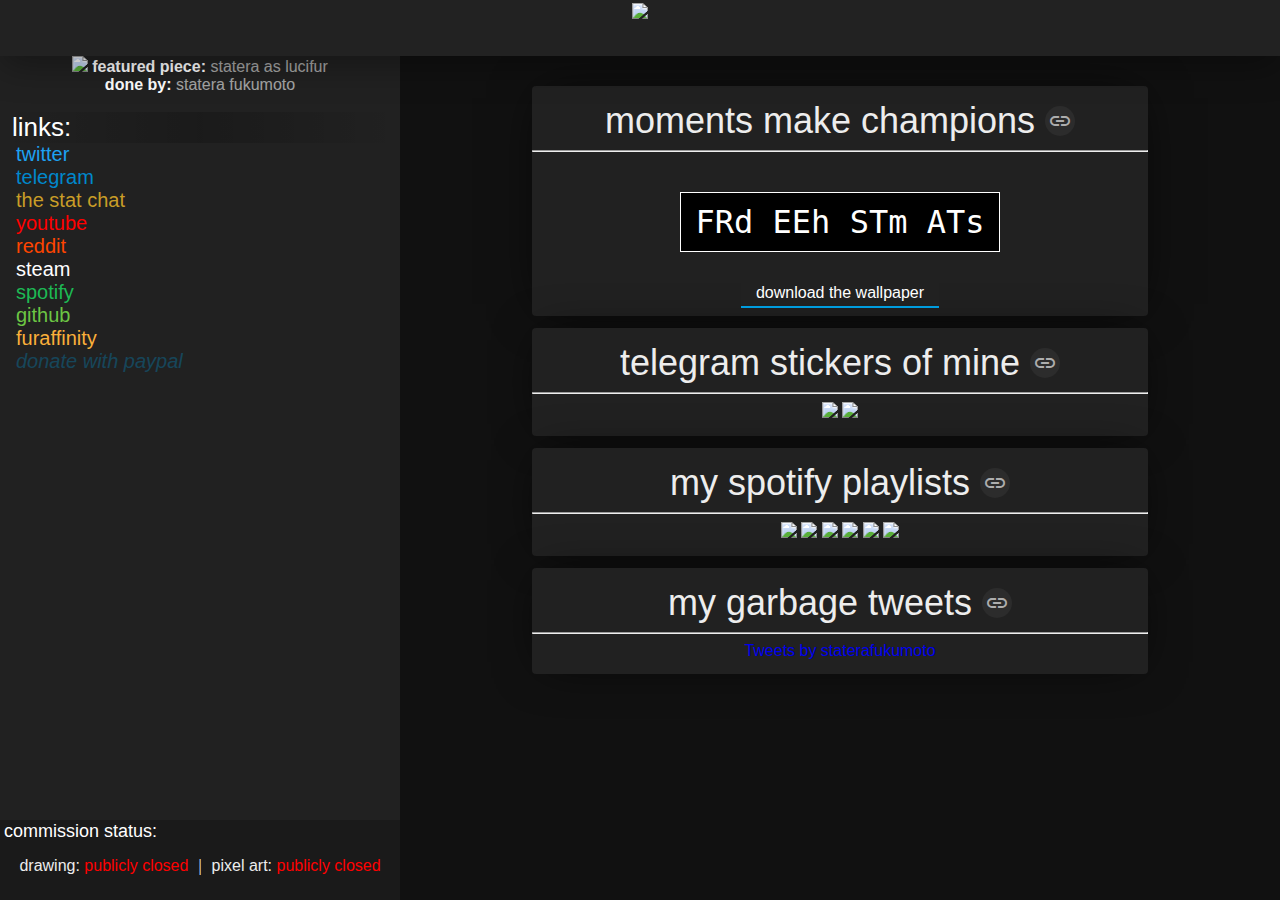
==== index.html @ 94908c86 "added moments make champions wallpaper" ====
<!DOCTYPE html>
<html>
<head>
	<title>statera fukumoto</title>
    <link 
        rel="stylesheet" 
        type="text/css" 
        href="styles/main.css"
    >
    <link 
        rel="stylesheet" 
        type="text/css"
        href="styles/right.css"
    >
    <link 
        rel="stylesheet" href="https://use.fontawesome.com/releases/v5.8.1/css/all.css" 
        integrity="sha384-50oBUHEmvpQ+1lW4y57PTFmhCaXp0ML5d60M1M7uH2+nqUivzIebhndOJK28anvf" 
        crossorigin="anonymous"
    >
    <link 
        href="https://fonts.googleapis.com/icon?family=Material+Icons"
        rel="stylesheet"
    >
    <link 
        rel="icon" 
        href="icon.ico"
    >
    <meta 
        name="description" 
        content="everything statera!"
    >
    <meta
        name="keywords" 
        content="statera, statera fukumoto, lykos, alopix, furry"
    >
</head>

<body>

<input type="text" id="copybox">

<div id="notification"></div>

<div id="header">
    <i id="hamborger" class="fas fa-bars" onclick="flipOut()"></i>
    <center><img id="hlogo" draggable="false" src="img/wordmark_white.png"></center> <!--i don't give a fuck that the center tag is depreciated-->
</div>
<div id="shadow" onclick="flipIn()"></div>
<!-- left wrapper -->
<div id="leftwrapper">
<div id="contentLeft">
<div id="featurespot">
        <a href="https://www.furaffinity.net/view/30175642/" target="_blank">
            <img class="nosaveimg" id="artfeature" src="img/feature.png" draggable="false">
        </a>
        <span class="featuretitle"> featured piece: <span class="artname"> statera as lucifur </span></span>
        <br> <!-- fuck setting 'display: block' i've had enough modern web shit for now-->
        <span class="featuretitle"> done by: <span class="artistname"> statera fukumoto </span></span>
</div>
<br>
<div id="socialmedia">
    <span class="someheader"> links: </span>
    <a href="https://twitter.com/staterafukumoto" target="_blank"class="somelink twitter"> <i class="fab fa-twitter"></i> twitter </a>
    <a href="https://t.me/lucifur" target="_blank"class="somelink telegram"> <i class="fab fa-telegram-plane"></i> telegram </a>
    <a href="https://t.me/thestatchat" target="_blank" class="somelink telegramgroup"> <i class="fab fa-telegram-plane"></i> the stat chat </a>
    <a href="https://www.youtube.com/channel/UC-_dOzDJjQmz491CceAW_Uw" target="_blank" class="somelink youtube"> <i class="fab fa-youtube"></i> youtube </a>
    <a href="https://reddit.com/u/closetfurry2017" target="_blank" class="somelink reddit"> <i class="fab fa-reddit-alien"></i> reddit </a>
    <a href="https://steamcommunity.com/id/staterafukumoto/" target="_blank" class="somelink steam"> <i class="fab fa-steam-symbol"></i> steam </a>
    <a href="https://open.spotify.com/user/nd4pzbqztj181y7khuvdib1on?si=szNWFc2BT1ywyfPRmdXiNg" target="_blank"
            class="somelink spotify"> <i class="fab fa-spotify"></i> spotify </a>
    <a href="https://github.com/wayoutware" target="_blank" class="somelink github"> <i class="fab fa-github"></i> github </a>
    <a href="https://www.furaffinity.net/user/statera" target="_blank" class="somelink furaffinity"> <i class="fas fa-feather-alt"></i> furaffinity </a>
    <a class="somelink paypal disabled" onclick="notificationInput('donation currently offline')"> <i class="fab fa-paypal"></i> donate with paypal </a>
</div>


</div>

<span id="ctitle">commission status: </span>
<div id="cstatus" class="">
    <center>
            <span class="cheader"> drawing: <span class="closed"> publicly closed</span></span> 
            <span class="sep"> | </span>
            <span class="cheader"> pixel art: <span class="closed"> publicly closed</span></span>
    </center>
</div>
</div>
<!-- end of left wrapper -->

<!-- right wrapper -->
<div id="rightwrapper">
<br>

<!-- don't forget to assign ID attributes to allow for linking of specific cards -->

<center>
<div class="card">
    <span class="header"> moments make champions </span>
    <i class="material-icons link" id="momentchampions" onclick="copyClipboard(this.id)" title="link to this card">link</i>
    <hr>
    <p id="countdowndisplay" class="glitch">FRd EEh STm ATs</p>
    <br>
    <a href="img/mmc_webexport.jpg" download="true" target="_blank" class="linkbutton">download the wallpaper</a>
</div>

<div class="card">
    <span class="header"> telegram stickers of mine </span>
    <i class="material-icons link" id="stickers" onclick="copyClipboard(this.id)" title="link to this card">link</i>
    <hr>
    <a href="https://t.me/addstickers/staterafukumoto" target="_blank"><img width="250px"src="img/mainpack.png"></a>
    <a href="https://t.me/addstickers/stateramemes" target="_blank"><img width="250px"src="img/memepack.png"></a>
</div>

<div class="card" id="playlists">
    <span class="header"> my spotify playlists </span>
    <i class="material-icons link" id="playlists" onclick="copyClipboard(this.id)" title="link to this card">link</i>
    <hr>
    <a href="https://open.spotify.com/user/nd4pzbqztj181y7khuvdib1on/playlist/0uCSDyqqJftYPA4cCmGx2E?si=O-rOsrAxTJ2jnhJOOxv1_g" target="_blank">
        <img width="250px" src="img/playlists/this is statera.jpg"></a>
    <a href="https://open.spotify.com/user/nd4pzbqztj181y7khuvdib1on/playlist/5YzcMGimbKUbgnKDPAd24E?si=sG7RRaYhS8254puN43xuxQ" target="_blank">
        <img width="250px"src="img/playlists/this is sadtera.jpg"></a>
    <a href="https://open.spotify.com/user/nd4pzbqztj181y7khuvdib1on/playlist/1HeBFodjG5OhWeeXvvytS7?si=21-iCMI4RkCdVJtccrne9Q" target="_blank">
        <img width="250px"src="img/playlists/this is ragetera.jpg"></a>
    <a href="https://open.spotify.com/user/nd4pzbqztj181y7khuvdib1on/playlist/2RGxEnmjwru08uMPp9DhZd?si=NCSRRnFURASkGUV-l6-Gaw" target="_blank">
        <img width="250px"src="img/playlists/this is sadtera 2.jpg"></a>
    <a href="https://open.spotify.com/playlist/1KKcikeaXzgDiiQK0w3Dq5?si=rFJeU3RMRZS1CLuvPkWlkg" target="_blank">
        <img width="250px" src="img/playlists/songs to brawl to.jpg"></a>
    <a href="https://open.spotify.com/playlist/6W2kCOtjUoXYtnxvbfQ4XQ?si=wcX140XlQG-1BCY69jJBBA" target="_blank">
        <img width="250px" src="img/playlists/powercoding.jpg"></a>
</div>

<div class="card" id="tweets">
    <span class="header"> my garbage tweets </span>
    <i class="material-icons link" id="tweets" onclick="copyClipboard(this.id)" title="link to this card">link</i>
    <hr>
    <a class="twitter-timeline" 
        href="https://twitter.com/staterafukumoto?ref_src=twsrc%5Etfw">
        Tweets by staterafukumoto</a> 
    <script async src="https://platform.twitter.com/widgets.js" charset="utf-8"></script>
</div>

</center>
</div>

<script src="scripts/response.js"></script>
<script src="scripts/clipboardlogic.js"></script>
<script src="scripts/waywork.js"></script>
<script src="scripts/nf.js"></script>
<script src="scripts/cntdwn.js"></script>
</body>
---- styles/main.css ----
body{
    background: #111;
}

::-webkit-scrollbar {
    width: 10px;
}

::-webkit-scrollbar-track {
  background: #222; 
}

::-webkit-scrollbar-thumb {
  background: #333;
  border-top: 2px solid #009cde;
  border-bottom: 2px solid #faaf3a;
}

::-webkit-scrollbar-thumb:hover {
  background: #444; 
}

#header{
    position: absolute;
    top: 0px;
    left: 0px;
    right: 0px;
    height: 56px;

    /* border-top: 2px solid #009cde;
    border-bottom: 2px solid #faaf3a; */

    /* background: linear-gradient(#444,#333); */
    background: #222;
    user-select: none;
    z-index: 20;
    box-shadow: 0px 11px 35px -2px rgba(0,0,0,0.35);
}

#hamborger{
    position: absolute;
    line-height: 56px;
    padding-left: 24px;
    font-size: 32px;
    color: white;
    z-index: 30;
    opacity: 0.6;
    transition: 0.2s opacity ease;
}

#hamborger:hover{
    opacity: 0.8
}

#hamborger:active{
    opacity: 1;
}

#hlogo{
    padding-top: 3px;
    height: 50px;
    width: auto;
}

#leftwrapper{
    position: absolute;
    top: 0px;
    bottom: 0px;
    width: 400px;
    left: 0px;
    overflow: auto;
    background: #212121;
    z-index: 10;
}

#contentLeft{
    position: absolute;
    top: 56px;
    bottom: 80px;
    width: 100%;
    left: 0px;
    overflow: auto;
}

#cstatus{
    position: absolute;
    bottom: 0px;
    height: 80px;
    line-height: 92px;
    width: 100%;
    left: 0px;
    background: rgba(1,1,1,0.2);
    overflow: hidden;
    justify-content: center;
    user-select: none;
}

.cheader{
    font-family: 'Segoe UI', Tahoma, Geneva, Verdana, ubuntu, sans-serif;
    /* display: block; */
    color: #ededed;
}

.sep{
    color: white;
    padding-left: 6px;
    padding-right: 6px;
}

.closed{
    color: red !important;
}

.open{
    color: lime !important;
}

#ctitle{
    font-family: 'Segoe UI', Tahoma, Geneva, Verdana, ubuntu, sans-serif;
    position: absolute;
    user-select: none;
    font-size: 18px;
    bottom: 58px;
    left: 4px;
    color: white;
    z-index: 2;
}

#featurespot{
    text-align: center;
}

.nosaveimg{
    user-select: none;
}

#artfeature{
    width: 100%;
    height: auto;
}

.featuretitle{
    color: white;
    font-family: 'Segoe UI', Tahoma, Geneva, Verdana, ubuntu, sans-serif;
    user-select: none;
    font-weight: 600;
    padding-top: 4px;
}

.artistname, .artname{
    opacity: 0.6;
    font-weight: 300;
}

.someheader{
    color: white;
    font-family: 'Segoe UI', Tahoma, Geneva, Verdana, ubuntu, sans-serif;
    user-select: none;
    padding-left: 12px;
    font-size: 26px;
    display: block;
    left: 0px;
    right: 0px;
    background: linear-gradient(to right,transparent,rgba(0,0,0,0.2),transparent);
}

a{
    text-decoration: none;
}

.somelink{
    padding-left: 16px;
    font-size: 20px;
    font-family: 'Segoe UI', Tahoma, Geneva, Verdana, ubuntu, sans-serif;
    user-select: none;
    display: block;
    /* padding-top: 2px;
    padding-bottom: 2px; */
    transition: 0.2s padding-left ease, 0.2s background ease;
}

.somelink:hover{
    padding-left: 22px;
    background: rgba(255,255,255,0.05);
}

.disabled{
    /* pointer-events: none; */
    opacity: 0.3 !important;
    font-style: italic;
    font-weight: 100;
}

.twitter{
    color: #1da1f2;
}

.telegram{
    color: #0088cc;
}

.telegramgroup{
    color: #c99d27;
}

.spotify{
    color: #1db954;
}

.reddit{
    color: #ff4500;
}

.steam{
    color: white;
}

.github{
    color: #6cc644;
}

.furaffinity{
    color: #faaf3a;
}

.paypal{
    color: #009cde;
}

.youtube{
    color: red;
}

.button{
    padding-left: 8px;
    padding-right: 8px;
    padding-top: 4px;
    padding-bottom: 4px;
    background: linear-gradient(rgba(255,255,255,0.05),rgba(255,255,255,0.1));
    border: 1px solid white;
    border-radius: 4px;
    cursor: pointer;
}

.imgbutton{
    padding-left: 8px;
    padding-right: 8px;
    padding-bottom: 4px;
    background: linear-gradient(rgba(255,255,255,0.05),rgba(255,255,255,0.1));
    border: 1px solid white;
    border-radius: 4px;
    cursor: pointer;
}

.header{
    font-size: 36px;
    user-select: none;
}

#shadow{
    z-index: 5;
    background: rgba(0,0,0,0.5);
    position: absolute;
    left: 0px;
    right: 0px;
    bottom: 0px;
    top: 0px;
    display: none;
}

.link{
    transition: 0.3s opacity ease,
                0.3s transform ease,
                0.3s background ease,
                0.3s color ease,
                0.3s border ease;
    cursor: pointer;
    color: #adadad;
    transform: scale(1);
    border-radius: 999px;
    user-select: none;
    border: 2px solid transparent;
    padding-top: 1px;
    padding-bottom: 1px;
    padding-left: 1px;
    padding-right: 1px;

    background: rgba(255,255,255,0.05);
}

.link:hover{
    transform: rotate(180deg);
    color: white;
    background: rgba(255,255,255,0.2);

    border-left: 2px solid #faaf3a;
    border-top: 2px solid #faaf3a;
    border-bottom: 2px solid #009cde;
    border-right: 2px solid #009cde;
}

/* .link:active{
} */

#notification{
    position: absolute;

    color: white;
    font-size: 22px;
    font-family: 'Segoe UI', Tahoma, Geneva, Verdana, ubuntu, sans-serif;
    overflow: hidden;
    text-align: center;
    white-space: nowrap;
    user-select: none;

    /* padding-left: 25px;
    padding-right: 25px;
    padding-top: 5px;
    padding-bottom: 5px; */

    right: 25px;
    bottom: 10px;
    height: 0px;
    width: 0px;
    line-height: 64px;

    /* box-shadow: 0px 0px 24px -6px rgba(255,255,255,0.35); */

    /* border: 1px solid white; */
    border-left: 5px solid #009cde;
    border-right: 5px solid #faaf3a;
    border-radius: 4px;


    z-index: 999;
    
    background: black;
    opacity: 0;

    /* transition: 0.3s all ease; */
    transition: 0.3s all cubic-bezier(.49, 0, 0, 1);
}

.nfStepOne{
    opacity: 1 !important;
    height: 64px !important;
}

.nfStepTwo{
    width: 360px !important;
}

#countdowndisplay{
    color: white;
    background: black;
    font-size: 32px;
    font-family: monospace;
    user-select: none;

    cursor: default;
    display: inline-block;

    padding-left: 15px;
    padding-right: 15px;
    padding-top: 10px;
    padding-bottom: 10px;

    border-radius: 0px;
    border: 1px solid white;
}
---- styles/right.css ----
#rightwrapper{
    position: absolute;
    /* background: red; */
    top: 56px;
    right: 0px;
    bottom: 0px;
    left: 400px;
    z-index: 0;
    overflow: auto;
}

.card{
    padding-top: 14px;
    padding-bottom: 14px;
    margin-top: 12px;
    margin-bottom: 12px;
    width: 70%;
    max-width: 800px;
    display: block;
    border-radius: 4px;
    background: #212121;
    box-shadow: 0px 0px 48px -12px rgba(0,0,0,0.75);
    color: #ededed;
    font-family: 'Segoe UI', Tahoma, Geneva, Verdana, ubuntu, sans-serif;
}

.linkbutton{
    color: white;
    background: #212121;

    padding-left: 15px;
    padding-right: 15px;
    padding-top: 5px;
    padding-bottom: 5px;
    
    transition: 0.2s all ease;
    border-bottom: 2px solid #009cde;
}

.linkbutton:hover{
    border-bottom: 2px solid #faaf3a;
}
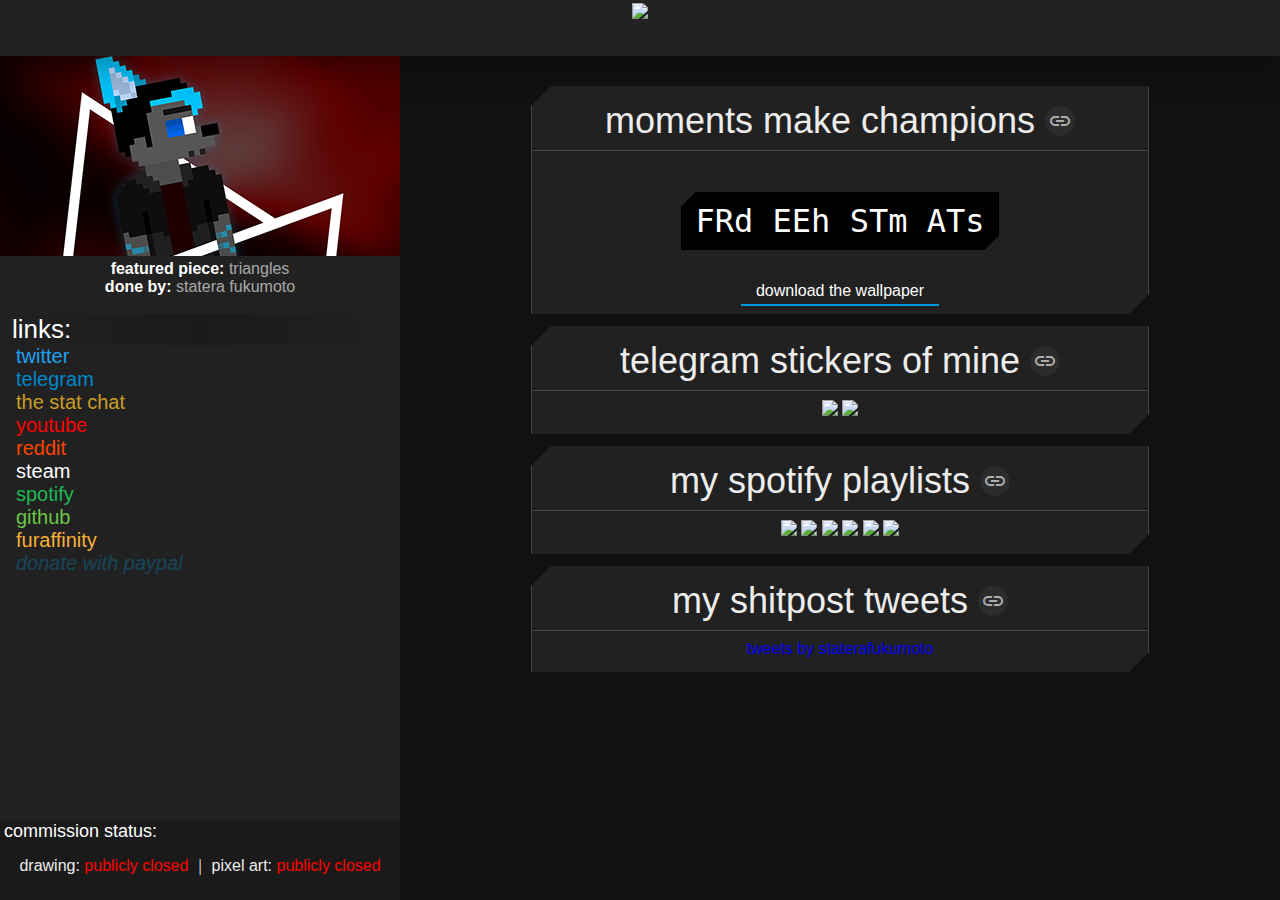
==== commit 59147e07: "style updates" ====
--- a/index.html
+++ b/index.html
@@ -33,6 +33,10 @@
         name="keywords" 
         content="statera, statera fukumoto, lykos, alopix, furry"
     >
+    <meta 
+        property="og:image" 
+        content="https://staterafukumoto.github.io/img/webmaster.png"
+    >
 </head>
 
 <body>
@@ -50,10 +54,10 @@
 <div id="leftwrapper">
 <div id="contentLeft">
 <div id="featurespot">
-        <a href="https://www.furaffinity.net/view/30175642/" target="_blank">
+        <a href="http://www.furaffinity.net/view/32026785/" target="_blank">
             <img class="nosaveimg" id="artfeature" src="img/feature.png" draggable="false">
         </a>
-        <span class="featuretitle"> featured piece: <span class="artname"> statera as lucifur </span></span>
+        <span class="featuretitle"> featured piece: <span class="artname"> triangles </span></span>
         <br> <!-- fuck setting 'display: block' i've had enough modern web shit for now-->
         <span class="featuretitle"> done by: <span class="artistname"> statera fukumoto </span></span>
 </div>
@@ -130,18 +134,22 @@
 </div>
 
 <div class="card" id="tweets">
-    <span class="header"> my garbage tweets </span>
+    <span class="header"> my shitpost tweets </span>
     <i class="material-icons link" id="tweets" onclick="copyClipboard(this.id)" title="link to this card">link</i>
     <hr>
     <a class="twitter-timeline" 
-        href="https://twitter.com/staterafukumoto?ref_src=twsrc%5Etfw">
-        Tweets by staterafukumoto</a> 
+        href="https://twitter.com/staterafukumoto?ref_src=twsrc%5Etfw"
+        data-theme="dark"
+        data-link-color="#faaf3a"
+        data-chrome="noheader,transparent,noborders,nofooter"
+        data-dnt="true"
+        >
+        tweets by staterafukumoto</a> 
     <script async src="https://platform.twitter.com/widgets.js" charset="utf-8"></script>
 </div>
 
 </center>
 </div>
-
 <script src="scripts/response.js"></script>
 <script src="scripts/clipboardlogic.js"></script>
 <script src="scripts/waywork.js"></script>
--- a/styles/main.css
+++ b/styles/main.css
@@ -268,16 +268,85 @@
     display: none;
 }
 
+/* .link:active{
+} */
+
+#notification{
+    position: absolute;
+
+    color: white;
+    font-size: 22px;
+    font-family: 'Segoe UI', Tahoma, Geneva, Verdana, ubuntu, sans-serif;
+    overflow: hidden;
+    text-align: center;
+    white-space: nowrap;
+    user-select: none;
+
+    /* padding-left: 25px;
+    padding-right: 25px;
+    padding-top: 5px;
+    padding-bottom: 5px; */
+
+    right: 25px;
+    bottom: 10px;
+    height: 0px;
+    width: 0px;
+    line-height: 64px;
+
+    /* box-shadow: 0px 0px 24px -6px rgba(255,255,255,0.35); */
+
+    /* border: 1px solid white; */
+    border-left: 5px solid #009cde;
+    border-right: 5px solid #faaf3a;
+    border-radius: 4px;
+
+
+    z-index: 999;
+    
+    background: black;
+    opacity: 0;
+
+    /* transition: 0.3s all ease; */
+    transition: 0.3s all cubic-bezier(.49, 0, 0, 1);
+}
+
+.nfStepOne{
+    opacity: 1 !important;
+    height: 64px !important;
+}
+
+.nfStepTwo{
+    width: 360px !important;
+}
+
+.linkbutton{
+    color: white;
+    /* background: #212121; */
+
+    padding-left: 15px;
+    padding-right: 15px;
+    padding-top: 5px;
+    padding-bottom: 5px;
+    
+    transition: 0.2s all ease;
+    border-bottom: 2px solid #009cde;
+}
+
+.linkbutton:hover{
+    border-bottom: 2px solid #faaf3a;
+}
+
 .link{
     transition: 0.3s opacity ease,
                 0.3s transform ease,
                 0.3s background ease,
                 0.3s color ease,
-                0.3s border ease;
+                0.3s border ease,
+                0.3s border-radius ease;
     cursor: pointer;
     color: #adadad;
     transform: scale(1);
-    border-radius: 999px;
+    border-radius: 30px;
     user-select: none;
     border: 2px solid transparent;
     padding-top: 1px;
@@ -297,74 +366,4 @@
     border-top: 2px solid #faaf3a;
     border-bottom: 2px solid #009cde;
     border-right: 2px solid #009cde;
-}
-
-/* .link:active{
-} */
-
-#notification{
-    position: absolute;
-
-    color: white;
-    font-size: 22px;
-    font-family: 'Segoe UI', Tahoma, Geneva, Verdana, ubuntu, sans-serif;
-    overflow: hidden;
-    text-align: center;
-    white-space: nowrap;
-    user-select: none;
-
-    /* padding-left: 25px;
-    padding-right: 25px;
-    padding-top: 5px;
-    padding-bottom: 5px; */
-
-    right: 25px;
-    bottom: 10px;
-    height: 0px;
-    width: 0px;
-    line-height: 64px;
-
-    /* box-shadow: 0px 0px 24px -6px rgba(255,255,255,0.35); */
-
-    /* border: 1px solid white; */
-    border-left: 5px solid #009cde;
-    border-right: 5px solid #faaf3a;
-    border-radius: 4px;
-
-
-    z-index: 999;
-    
-    background: black;
-    opacity: 0;
-
-    /* transition: 0.3s all ease; */
-    transition: 0.3s all cubic-bezier(.49, 0, 0, 1);
-}
-
-.nfStepOne{
-    opacity: 1 !important;
-    height: 64px !important;
-}
-
-.nfStepTwo{
-    width: 360px !important;
-}
-
-#countdowndisplay{
-    color: white;
-    background: black;
-    font-size: 32px;
-    font-family: monospace;
-    user-select: none;
-
-    cursor: default;
-    display: inline-block;
-
-    padding-left: 15px;
-    padding-right: 15px;
-    padding-top: 10px;
-    padding-bottom: 10px;
-
-    border-radius: 0px;
-    border: 1px solid white;
-}
+}--- a/styles/right.css
+++ b/styles/right.css
@@ -17,26 +17,43 @@
     width: 70%;
     max-width: 800px;
     display: block;
-    border-radius: 4px;
     background: #212121;
     box-shadow: 0px 0px 48px -12px rgba(0,0,0,0.75);
     color: #ededed;
     font-family: 'Segoe UI', Tahoma, Geneva, Verdana, ubuntu, sans-serif;
+
+    /* i have been fucking with this for about two days now, and i really just want to cry */
+    clip-path: polygon(20px 0, 100% 0, 100% calc(100% - 20px), calc(100% - 20px) 100%, 0 100%, 0 20px);
+
+    transition: 0.2s clip-path ease;
+
+    border-left: 1px solid #454448;
+    border-right: 1px solid #454448;
 }
 
-.linkbutton{
+hr{
+    display: block; 
+    height: 1px;
+    border: 0; 
+    border-top: 1px solid #454448;
+    padding: 0;
+}
+
+#countdowndisplay{
     color: white;
-    background: #212121;
+    background: black;
+    font-size: 32px;
+    font-family: monospace;
+    user-select: none;
+
+    cursor: default;
+    display: inline-block;
 
     padding-left: 15px;
     padding-right: 15px;
-    padding-top: 5px;
-    padding-bottom: 5px;
-    
-    transition: 0.2s all ease;
-    border-bottom: 2px solid #009cde;
+    padding-top: 10px;
+    padding-bottom: 10px;
+
+    /* border: 1px solid white; */
+    clip-path: polygon(15px 0, 100% 0, 100% calc(100% - 15px), calc(100% - 15px) 100%, 0 100%, 0 15px);
 }
-
-.linkbutton:hover{
-    border-bottom: 2px solid #faaf3a;
-}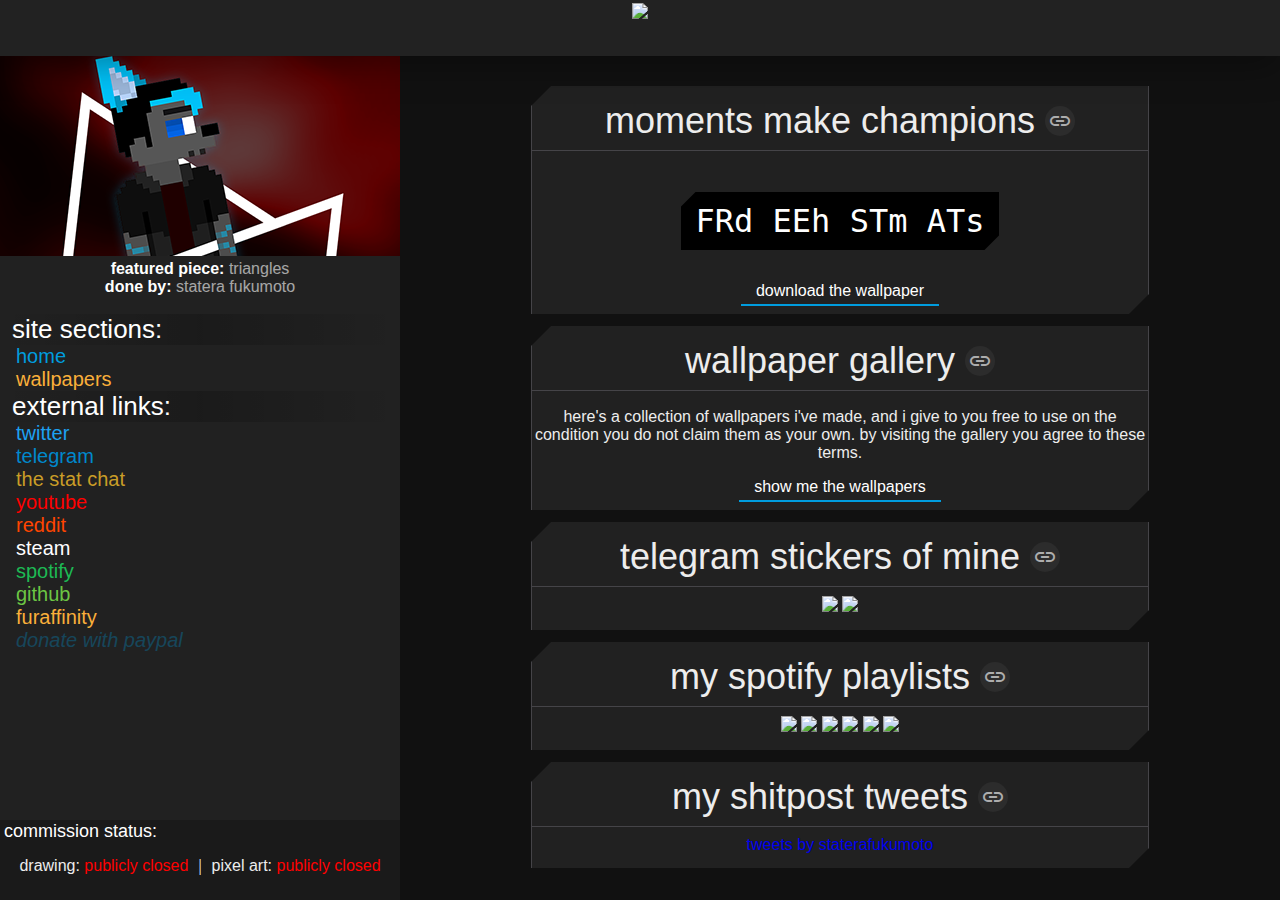
==== commit 4f658b05: "added sidebar to wallpaper gallery" ====
--- a/index.html
+++ b/index.html
@@ -63,7 +63,10 @@
 </div>
 <br>
 <div id="socialmedia">
-    <span class="someheader"> links: </span>
+    <span class="someheader"> site sections: </span>
+    <a href="#" class="somelink linkOne"><i class="fas fa-home"></i> home </a>
+    <a href="wallpapers/" class="somelink linkTwo"><i class="far fa-images"></i> wallpapers </a>
+    <span class="someheader"> external links: </span>
     <a href="https://twitter.com/staterafukumoto" target="_blank"class="somelink twitter"> <i class="fab fa-twitter"></i> twitter </a>
     <a href="https://t.me/lucifur" target="_blank"class="somelink telegram"> <i class="fab fa-telegram-plane"></i> telegram </a>
     <a href="https://t.me/thestatchat" target="_blank" class="somelink telegramgroup"> <i class="fab fa-telegram-plane"></i> the stat chat </a>
@@ -76,8 +79,6 @@
     <a href="https://www.furaffinity.net/user/statera" target="_blank" class="somelink furaffinity"> <i class="fas fa-feather-alt"></i> furaffinity </a>
     <a class="somelink paypal disabled" onclick="notificationInput('donation currently offline')"> <i class="fab fa-paypal"></i> donate with paypal </a>
 </div>
-
-
 </div>
 
 <span id="ctitle">commission status: </span>
@@ -104,7 +105,18 @@
     <hr>
     <p id="countdowndisplay" class="glitch">FRd EEh STm ATs</p>
     <br>
-    <a href="img/mmc_webexport.jpg" download="true" target="_blank" class="linkbutton">download the wallpaper</a>
+    <a href="img/mmc_webexport.jpg" target="_blank" class="linkbutton">download the wallpaper</a>
+</div>
+
+<div class="card">
+    <span class="header"> wallpaper gallery </span>
+    <i class="material-icons link" id="wallpapers" onclick="copyClipboard(this.id)" title="link to this card">link</i>
+    <hr>
+    <p class="cardpara"> here's a collection of wallpapers i've made, and i give to you free to use
+        on the condition you do not claim them as your own. by visiting the gallery you agree to these
+        terms.
+    </p>
+    <a href="wallpapers/"  target="_blank" class="linkbutton">show me the wallpapers</a>
 </div>
 
 <div class="card">
--- a/styles/main.css
+++ b/styles/main.css
@@ -229,6 +229,14 @@
 
 .youtube{
     color: red;
+}
+
+.linkOne{
+    color: #009cde;
+}
+
+.linkTwo{
+    color: #faaf3a;
 }
 
 .button{
@@ -293,8 +301,6 @@
     width: 0px;
     line-height: 64px;
 
-    /* box-shadow: 0px 0px 24px -6px rgba(255,255,255,0.35); */
-
     /* border: 1px solid white; */
     border-left: 5px solid #009cde;
     border-right: 5px solid #faaf3a;
@@ -321,6 +327,7 @@
 
 .linkbutton{
     color: white;
+    user-select: none;
     /* background: #212121; */
 
     padding-left: 15px;
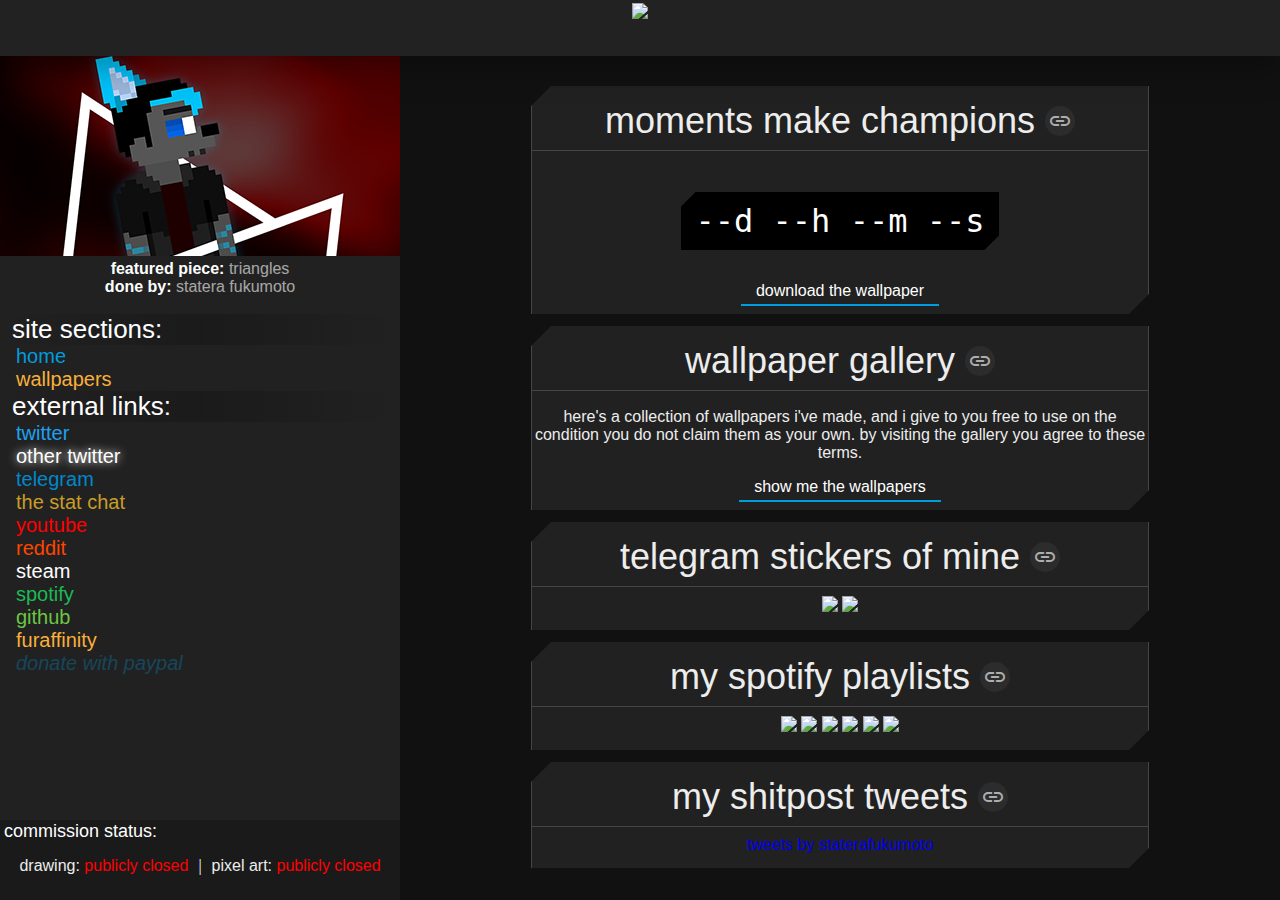
==== commit 4f5fe591: "are you feeling responsive? no?" ====
--- a/index.html
+++ b/index.html
@@ -11,6 +11,11 @@
         rel="stylesheet" 
         type="text/css"
         href="styles/right.css"
+    >
+    <link 
+        rel="stylesheet" 
+        type="text/css"
+        href="styles/socialcolours.css"
     >
     <link 
         rel="stylesheet" href="https://use.fontawesome.com/releases/v5.8.1/css/all.css" 
@@ -68,6 +73,7 @@
     <a href="wallpapers/" class="somelink linkTwo"><i class="far fa-images"></i> wallpapers </a>
     <span class="someheader"> external links: </span>
     <a href="https://twitter.com/staterafukumoto" target="_blank"class="somelink twitter"> <i class="fab fa-twitter"></i> twitter </a>
+    <a href="https://twitter.com/centisanity" target="_blank"class="somelink adtwitter"> <i class="fab fa-twitter"></i> other twitter </a>
     <a href="https://t.me/lucifur" target="_blank"class="somelink telegram"> <i class="fab fa-telegram-plane"></i> telegram </a>
     <a href="https://t.me/thestatchat" target="_blank" class="somelink telegramgroup"> <i class="fab fa-telegram-plane"></i> the stat chat </a>
     <a href="https://www.youtube.com/channel/UC-_dOzDJjQmz491CceAW_Uw" target="_blank" class="somelink youtube"> <i class="fab fa-youtube"></i> youtube </a>
@@ -103,7 +109,7 @@
     <span class="header"> moments make champions </span>
     <i class="material-icons link" id="momentchampions" onclick="copyClipboard(this.id)" title="link to this card">link</i>
     <hr>
-    <p id="countdowndisplay" class="glitch">FRd EEh STm ATs</p>
+    <p id="countdowndisplay" class="glitch">--d --h --m --s</p>
     <br>
     <a href="img/mmc_webexport.jpg" target="_blank" class="linkbutton">download the wallpaper</a>
 </div>
--- a/styles/main.css
+++ b/styles/main.css
@@ -1,5 +1,10 @@
 body{
     background: #111;
+}
+
+*{
+    /* for a super secret april fool's surprise */
+    /* font-family: "Comic Sans MS"; */
 }
 
 ::-webkit-scrollbar {
@@ -189,54 +194,6 @@
     opacity: 0.3 !important;
     font-style: italic;
     font-weight: 100;
-}
-
-.twitter{
-    color: #1da1f2;
-}
-
-.telegram{
-    color: #0088cc;
-}
-
-.telegramgroup{
-    color: #c99d27;
-}
-
-.spotify{
-    color: #1db954;
-}
-
-.reddit{
-    color: #ff4500;
-}
-
-.steam{
-    color: white;
-}
-
-.github{
-    color: #6cc644;
-}
-
-.furaffinity{
-    color: #faaf3a;
-}
-
-.paypal{
-    color: #009cde;
-}
-
-.youtube{
-    color: red;
-}
-
-.linkOne{
-    color: #009cde;
-}
-
-.linkTwo{
-    color: #faaf3a;
 }
 
 .button{
--- a/styles/socialcolours.css
+++ b/styles/socialcolours.css
@@ -0,0 +1,53 @@
+
+.twitter{
+    color: #1da1f2;
+}
+
+.adtwitter{
+    color: white;
+    text-shadow: 0 0 10px #FFFFFF;
+}
+
+.telegram{
+    color: #0088cc;
+}
+
+.telegramgroup{
+    color: #c99d27;
+}
+
+.spotify{
+    color: #1db954;
+}
+
+.reddit{
+    color: #ff4500;
+}
+
+.steam{
+    color: white;
+}
+
+.github{
+    color: #6cc644;
+}
+
+.furaffinity{
+    color: #faaf3a;
+}
+
+.paypal{
+    color: #009cde;
+}
+
+.youtube{
+    color: red;
+}
+
+.linkOne{
+    color: #009cde;
+}
+
+.linkTwo{
+    color: #faaf3a;
+}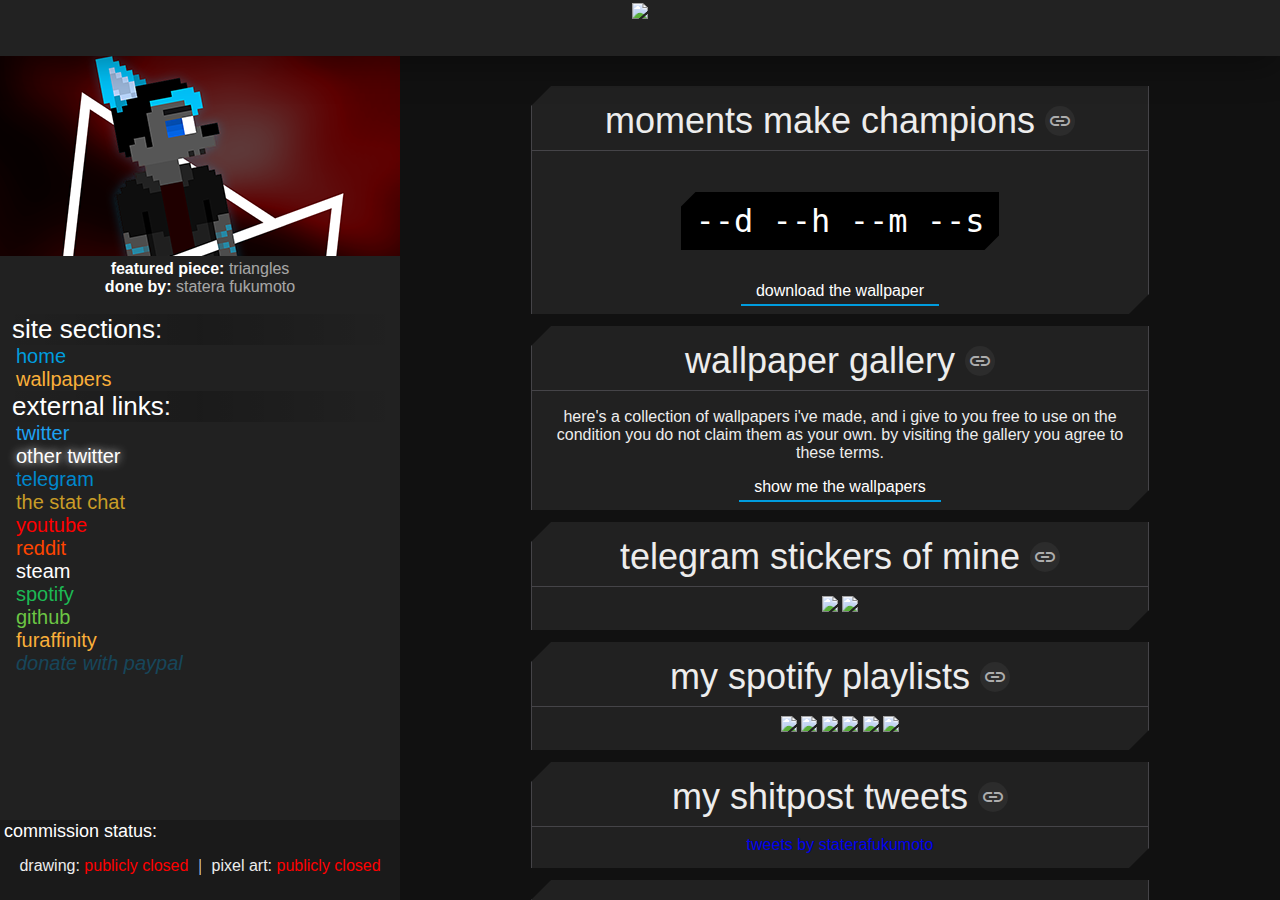
==== commit 84f31f8b: "updates" ====
--- a/index.html
+++ b/index.html
@@ -166,6 +166,21 @@
     <script async src="https://platform.twitter.com/widgets.js" charset="utf-8"></script>
 </div>
 
+<div class="card" id="meem">
+    <span class="header"> ad-block haiku </span>
+    <i class="material-icons link" id="iuseanadblock" onclick="copyClipboard(this.id)" title="link to this card">link</i>
+    <hr>
+    <p id="" class="">
+        you're using an ad block<br>
+        but this site does not have ads<br>
+        so yo, i don't care. <br>
+    </p>
+    <img src="img/hell_welcome.gif" width="50%" class="squaredoff">
+    <br>
+    <a href="img/hell_welcome.gif" target="_blank" class="linkbutton">have a cool gif for your troubles</a>
+    <br>
+</div>
+
 </center>
 </div>
 <script src="scripts/response.js"></script>
@@ -173,4 +188,5 @@
 <script src="scripts/waywork.js"></script>
 <script src="scripts/nf.js"></script>
 <script src="scripts/cntdwn.js"></script>
+<script src="scripts/ad-gag.js"></script>
 </body>--- a/styles/main.css
+++ b/styles/main.css
@@ -330,4 +330,8 @@
     border-top: 2px solid #faaf3a;
     border-bottom: 2px solid #009cde;
     border-right: 2px solid #009cde;
+}
+
+#meem{
+    display: none;
 }--- a/styles/right.css
+++ b/styles/right.css
@@ -57,3 +57,12 @@
     /* border: 1px solid white; */
     clip-path: polygon(15px 0, 100% 0, 100% calc(100% - 15px), calc(100% - 15px) 100%, 0 100%, 0 15px);
 }
+
+.cardpara{
+    margin-left: 20px;
+    margin-right: 20px;
+}
+
+.squaredoff{
+    clip-path: polygon(15px 0, 100% 0, 100% calc(100% - 15px), calc(100% - 15px) 100%, 0 100%, 0 15px);
+}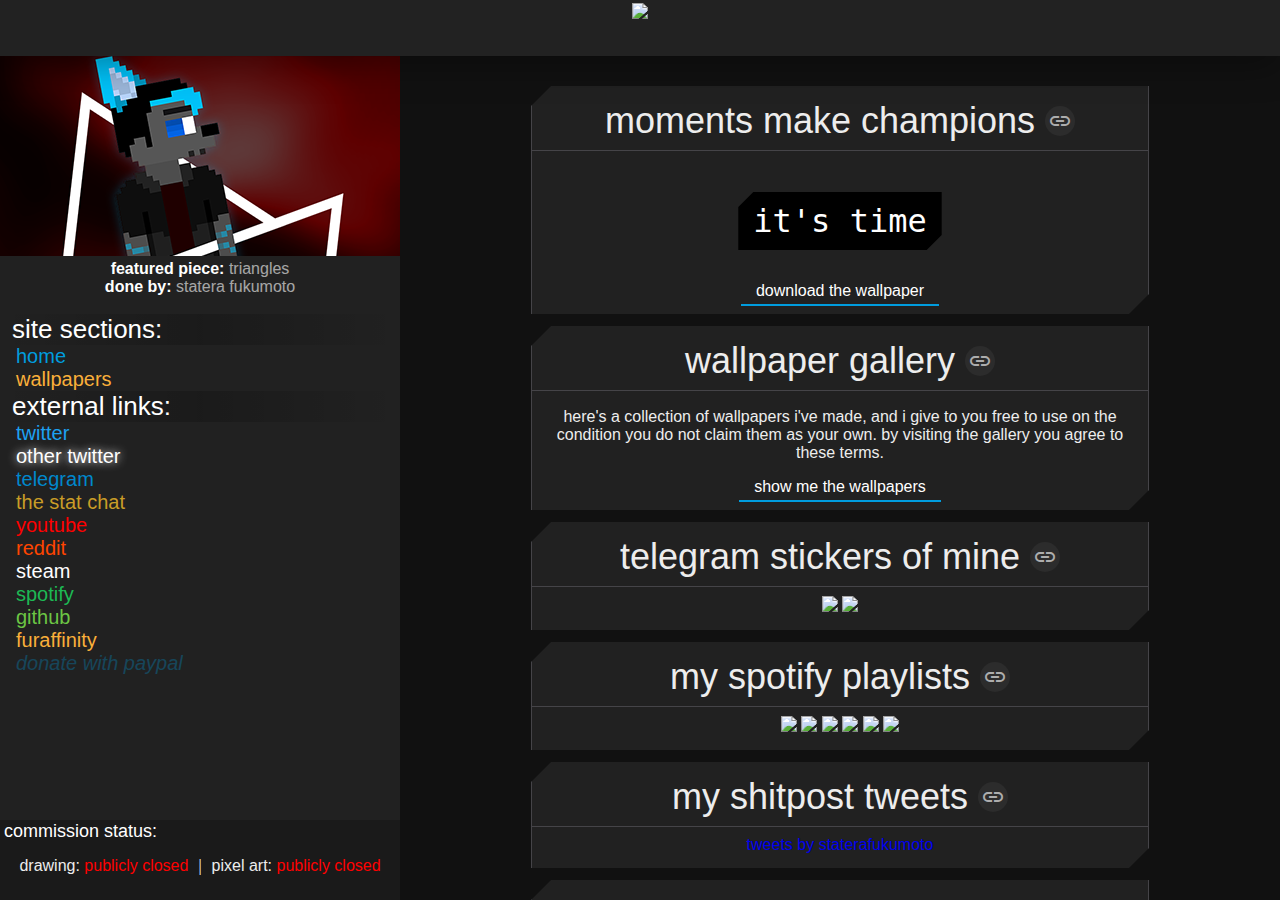
==== commit 5a360781: "last commit to the countdown timer" ====
--- a/index.html
+++ b/index.html
@@ -109,7 +109,7 @@
     <span class="header"> moments make champions </span>
     <i class="material-icons link" id="momentchampions" onclick="copyClipboard(this.id)" title="link to this card">link</i>
     <hr>
-    <p id="countdowndisplay" class="glitch">--d --h --m --s</p>
+    <p id="countdowndisplay" class="glitch">it's time</p>
     <br>
     <a href="img/mmc_webexport.jpg" target="_blank" class="linkbutton">download the wallpaper</a>
 </div>
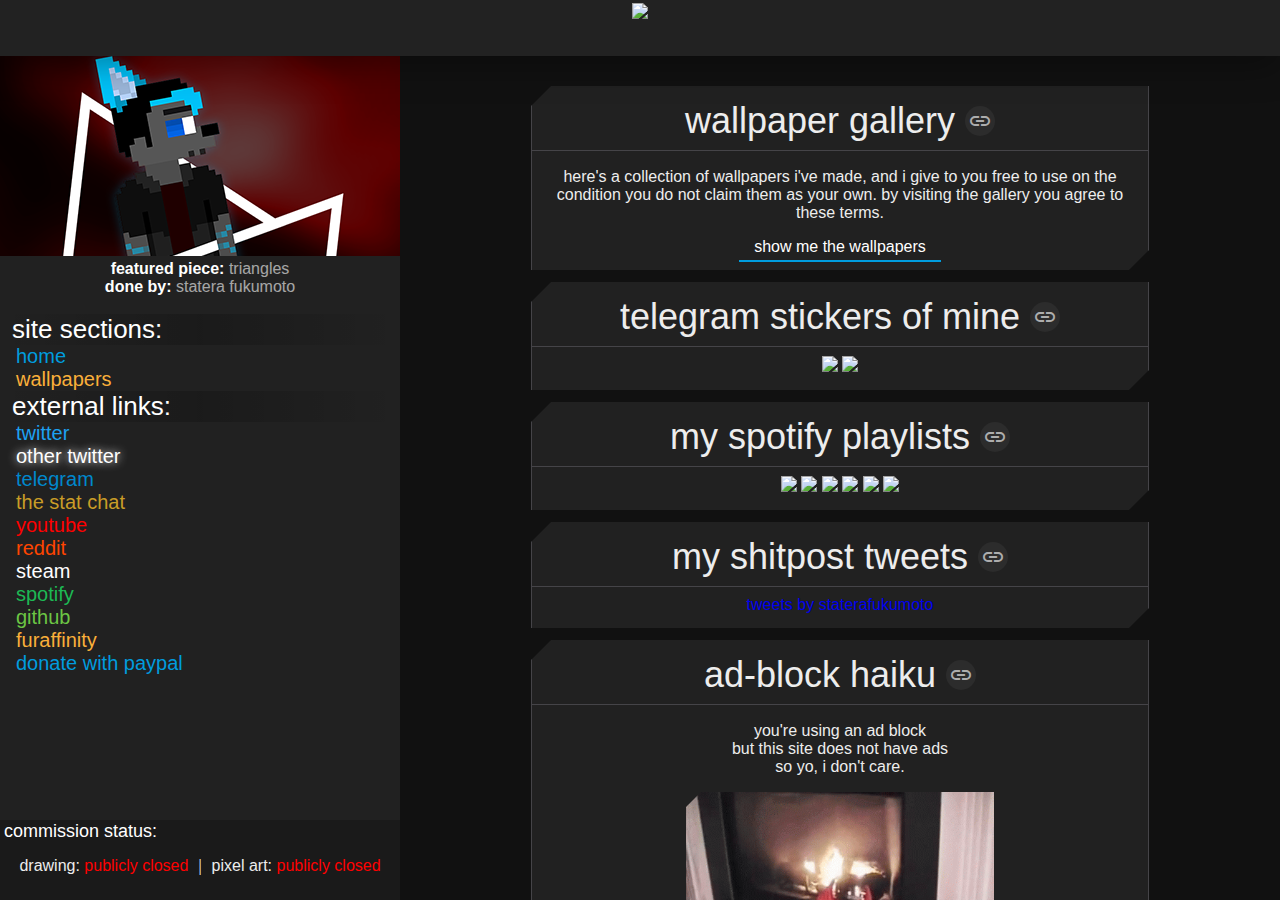
==== commit b028690e: "reinstated paypal link" ====
--- a/index.html
+++ b/index.html
@@ -42,6 +42,10 @@
         property="og:image" 
         content="https://staterafukumoto.github.io/img/webmaster.png"
     >
+    <meta 
+        name="viewport"
+        content="width=device-width, initial-scale=1.0"
+    >
 </head>
 
 <body>
@@ -83,7 +87,7 @@
             class="somelink spotify"> <i class="fab fa-spotify"></i> spotify </a>
     <a href="https://github.com/wayoutware" target="_blank" class="somelink github"> <i class="fab fa-github"></i> github </a>
     <a href="https://www.furaffinity.net/user/statera" target="_blank" class="somelink furaffinity"> <i class="fas fa-feather-alt"></i> furaffinity </a>
-    <a class="somelink paypal disabled" onclick="notificationInput('donation currently offline')"> <i class="fab fa-paypal"></i> donate with paypal </a>
+    <a class="somelink paypal" href="http://paypal.me/staterafukumoto" target="_blank"> <i class="fab fa-paypal"></i> donate with paypal </a>
 </div>
 </div>
 
@@ -105,14 +109,6 @@
 <!-- don't forget to assign ID attributes to allow for linking of specific cards -->
 
 <center>
-<div class="card">
-    <span class="header"> moments make champions </span>
-    <i class="material-icons link" id="momentchampions" onclick="copyClipboard(this.id)" title="link to this card">link</i>
-    <hr>
-    <p id="countdowndisplay" class="glitch">it's time</p>
-    <br>
-    <a href="img/mmc_webexport.jpg" target="_blank" class="linkbutton">download the wallpaper</a>
-</div>
 
 <div class="card">
     <span class="header"> wallpaper gallery </span>
